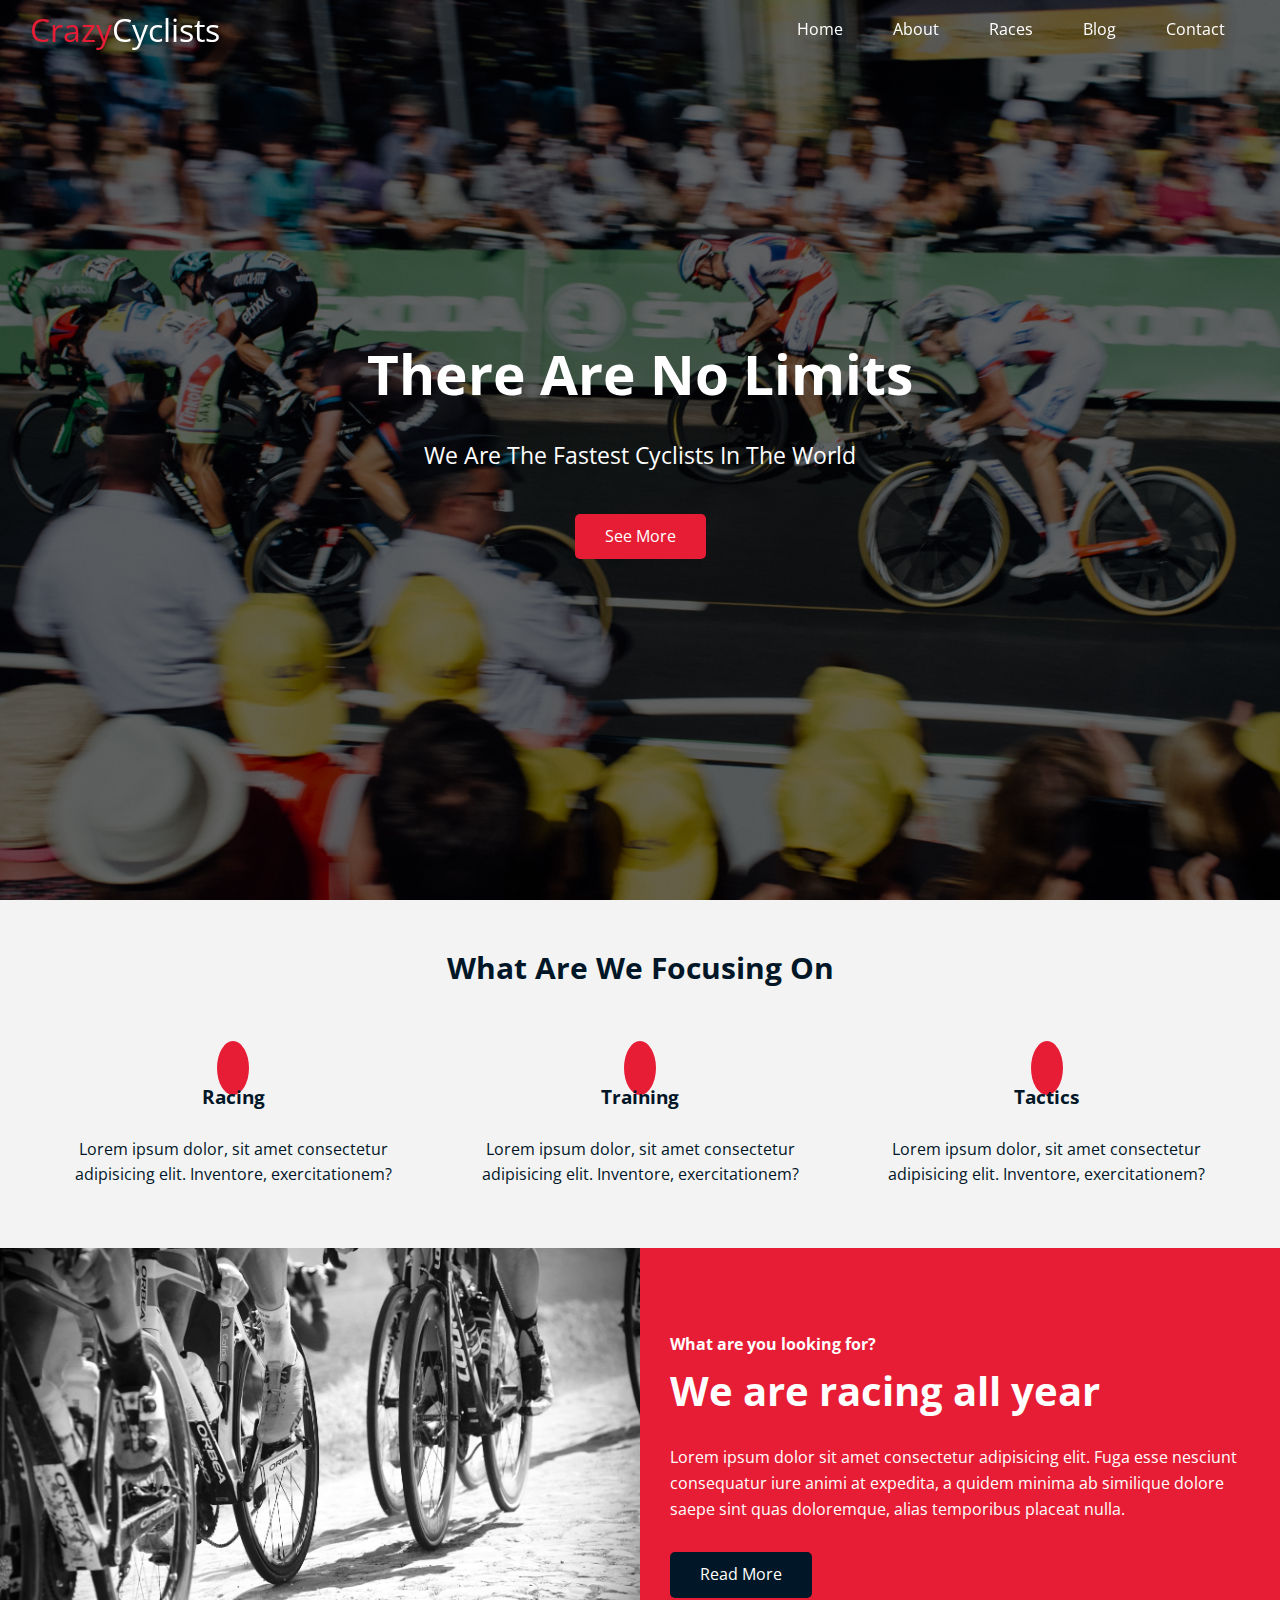
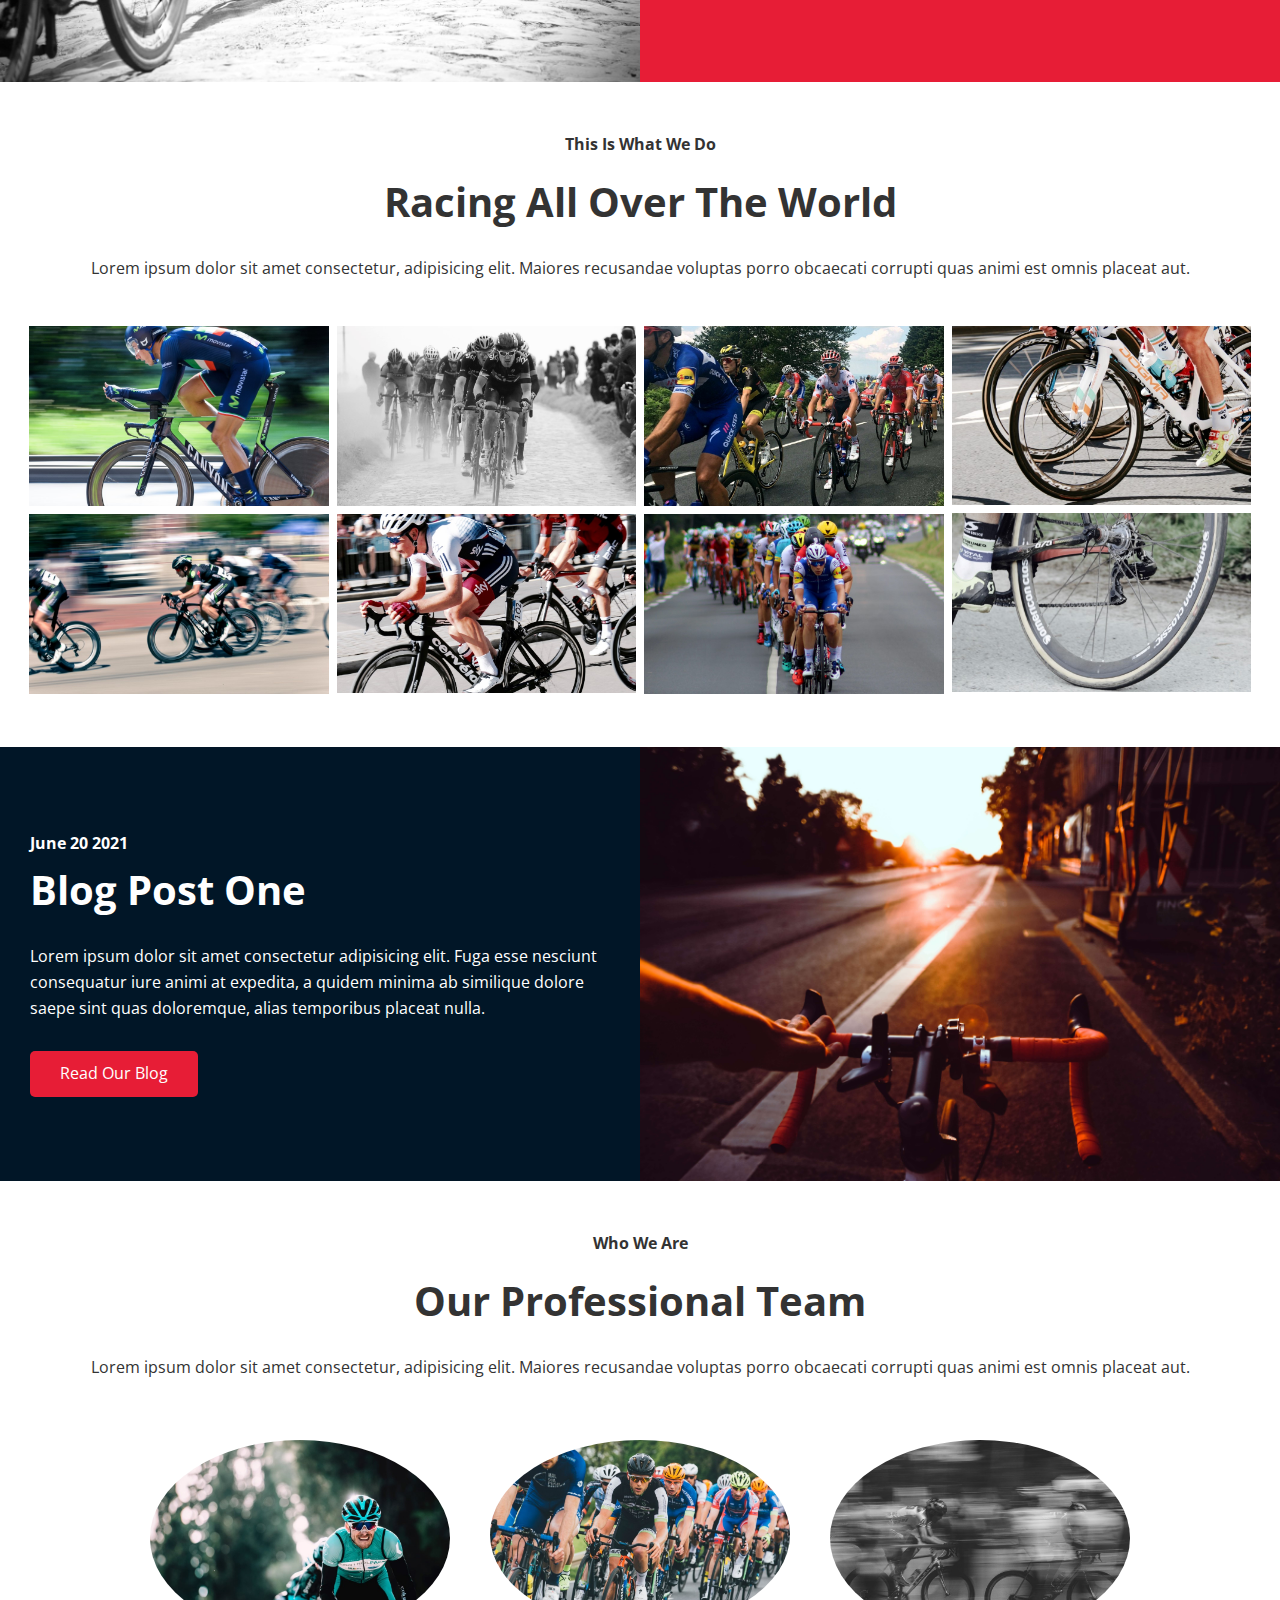
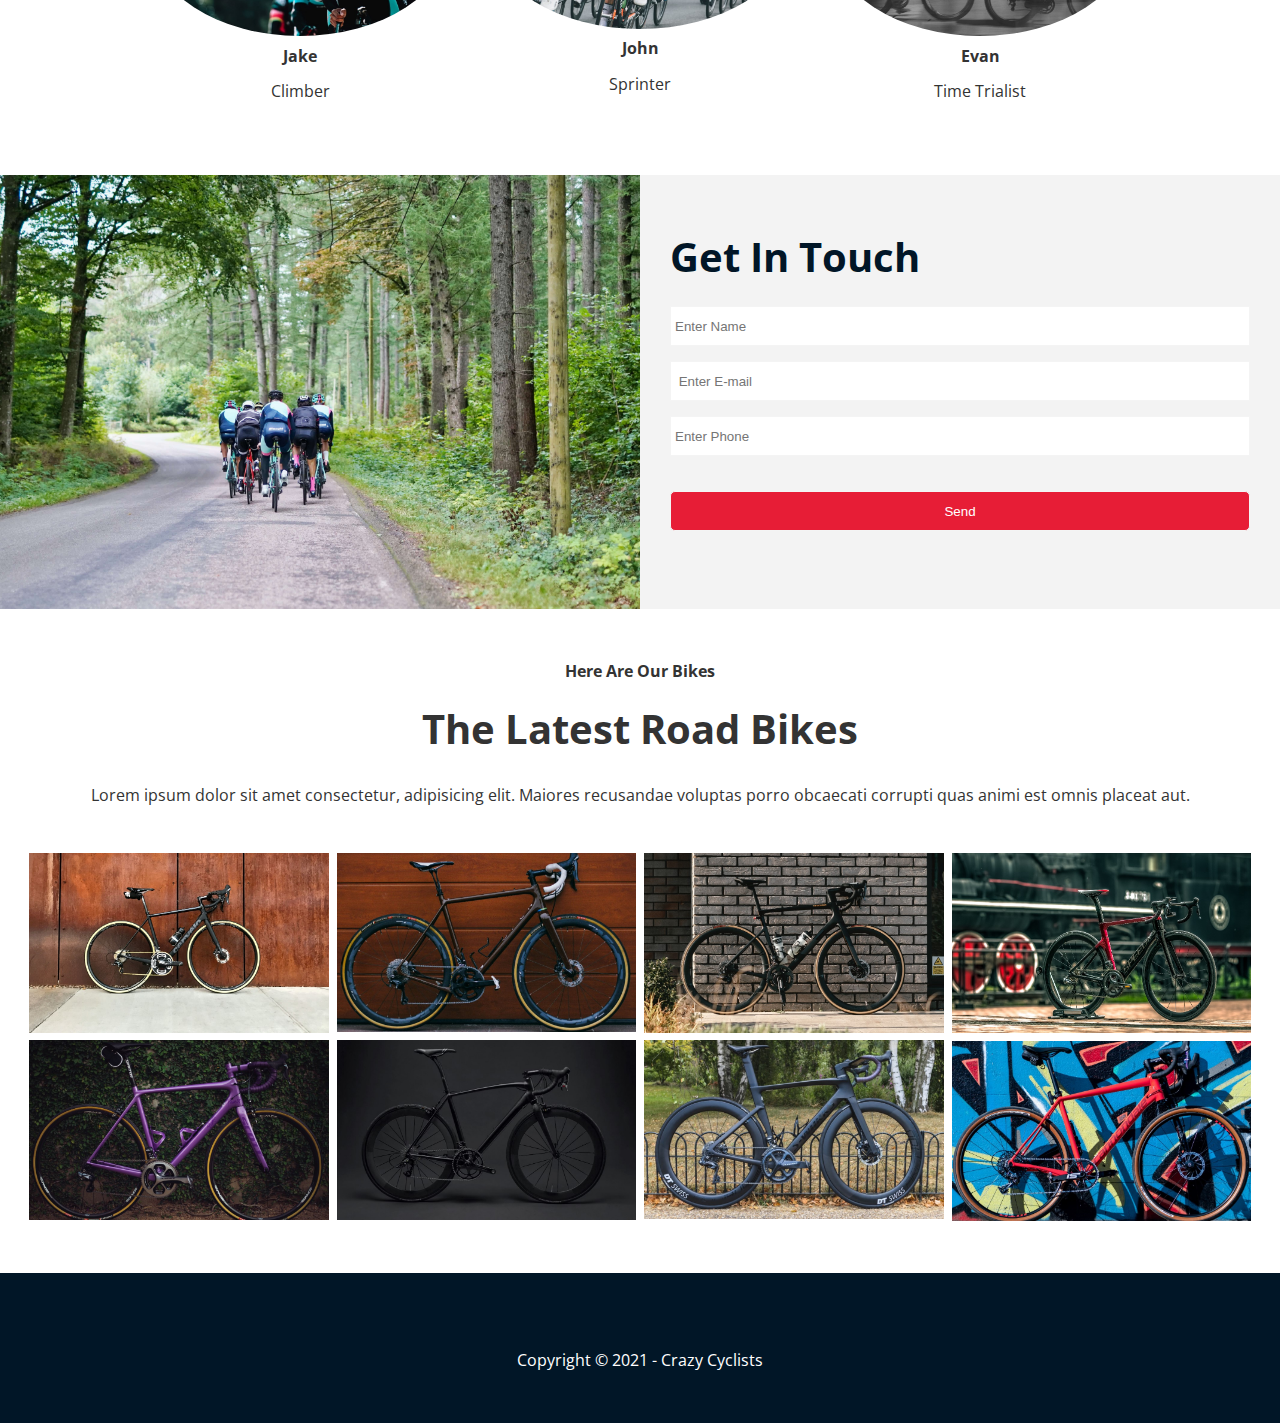
==== index.html @ 976d555f "Initial commit" ====
<!DOCTYPE html>
<html lang="en">

<head>
  <meta charset="UTF-8">
  <meta http-equiv="X-UA-Compatible" content="IE=edge">
  <meta name="viewport" content="width=device-width, initial-scale=1.0">
  <link rel="icon" type="image/x-icon" href="/favicon.ico">

  <link rel="stylesheet" href="https://cdnjs.cloudflare.com/ajax/libs/font-awesome/5.15.3/css/all.min.css"
    integrity="sha512-iBBXm8fW90+nuLcSKlbmrPcLa0OT92xO1BIsZ+ywDWZCvqsWgccV3gFoRBv0z+8dLJgyAHIhR35VZc2oM/gI1w=="
    crossorigin="anonymous" referrerpolicy="no-referrer" />
  <link rel="stylesheet" href="css/lightbox.min.css">
  <link rel="stylesheet" href="css/utilities.css">
  <link rel="stylesheet" href="css/style.css">
  <title>Welcome To Crazy Cyclists</title>
</head>

<body id="home">
  <header class="hero">
    <div id="navbar" class="navbar top">
      <h1 class="logo">
        <span class="text-primary"><i class="fas fa-biking"></i>Crazy</span>Cyclists
      </h1>
      <nav>
        <ul>
          <li><a href="#home">Home</a></li>
          <li><a href="#about">About</a></li>
          <li><a href="#races">Races</a></li>
          <li><a href="#blog">Blog</a></li>
          <li><a href="#contact">Contact</a></li>
        </ul>
      </nav>
    </div>

    <div class="content">
      <h1>There Are No Limits</h1>
      <p>We Are The Fastest Cyclists In The World</p>
      <a href="#about" class="btn"><i class="fas fa-chevron-right"></i> See More</a>
    </div>
  </header>

  <main>
    <!-- About Icons -->
    <section id="about" class="icons bg-light">
      <h2>What Are We Focusing On</h2>
      <div class="flex-items">
        <div>
          <i class="fas fa-flag-checkered fa-2x"></i>
          <div>
            <h3>Racing</h3>
            <p>Lorem ipsum dolor, sit amet consectetur adipisicing elit. Inventore, exercitationem?</p>
          </div>
        </div>
        <div>
          <i class="fas fa-dumbbell fa-2x"></i>
          <div>
            <h3>Training</h3>
            <p>Lorem ipsum dolor, sit amet consectetur adipisicing elit. Inventore, exercitationem?</p>
          </div>
        </div>
        <div>
          <i class="fas fa-road fa-2x"></i>
          <div>
            <h3>Tactics</h3>
            <p>Lorem ipsum dolor, sit amet consectetur adipisicing elit. Inventore, exercitationem?</p>
          </div>
        </div>
      </div>
    </section>

    <!-- Solutions -->
    <section class="solutions flex-columns">
      <div class="row">
        <div class="column">
          <div class="column-1">
            <img src="image_resources/home/people.jpg" alt="">
          </div>
        </div>
        <div class="column">
          <div class="column-2 bg-primary">
            <h4>What are you looking for?</h4>
            <h2>We are racing all year</h2>
            <p>Lorem ipsum dolor sit amet consectetur adipisicing elit. Fuga esse nesciunt consequatur iure animi at
              expedita, a quidem minima ab similique dolore saepe sint quas doloremque, alias temporibus placeat nulla.
            </p>
            <div class="a btn btn-dark">
              <i class="fas fa-chevron"></i>
              Read More
            </div>
          </div>
        </div>
      </div>
    </section>

    <!-- Cases -->
    <section id="races" class="cases flex-grid section-padding">
      <header class="section-header">
        <h4>This Is What We Do</h4>
        <h2>Racing All Over The World</h2>
        <p>Lorem ipsum dolor sit amet consectetur, adipisicing elit. Maiores recusandae voluptas porro obcaecati
          corrupti
          quas animi est omnis placeat aut.</p>
      </header>
      <div class="row">
        <div class="column">
          <a href="image_resources/cases/cases1.jpg" data-lightbox="races" data-title="Write about image">
            <img src="image_resources/cases/cases1.jpg" alt="">
          </a>
          <a href="image_resources/cases/cases2.jpg" data-lightbox="races" data-title="Write about image">
            <img src="image_resources/cases/cases2.jpg" alt="">
          </a>
        </div>
        <div class="column">
          <a href="image_resources/cases/cases3.jpg" data-lightbox="races" data-title="Write about image">
            <img src="image_resources/cases/cases3.jpg" alt="">
          </a>
          <a href="image_resources/cases/cases4.jpg" data-lightbox="races" data-title="Write about image">
            <img src="image_resources/cases/cases4.jpg" alt="">
          </a>
        </div>
        <div class="column">
          <a href="image_resources/cases/cases5.jpg" data-lightbox="races" data-title="Write about image">
            <img src="image_resources/cases/cases5.jpg" alt="">
          </a>
          <a href="image_resources/cases/cases6.jpg" data-lightbox="races" data-title="Write about image">
            <img src="image_resources/cases/cases6.jpg" alt="">
          </a>
        </div>
        <div class="column">
          <a href="image_resources/cases/cases7.jpg" data-lightbox="races" data-title="Write about image">
            <img src="image_resources/cases/cases7.jpg" alt="">
          </a>
          <a href="image_resources/cases/cases8.jpg" data-lightbox="races" data-title="Write about image">
            <img src="image_resources/cases/cases8.jpg" alt="">
          </a>
        </div>
      </div>
    </section>

    <!-- Blog Section -->
    <section id="blog" class="blog flex-columns flex-reverse">
      <div class="row">
        <div class="column">
          <div class="column-1">
            <img src="image_resources/home/blog.jpg" alt="">
          </div>
        </div>
        <div class="column">
          <div class="column-2 bg-secondary">
            <h4>June 20 2021</h4>
            <h2>Blog Post One</h2>
            <p>Lorem ipsum dolor sit amet consectetur adipisicing elit. Fuga esse nesciunt consequatur iure animi at
              expedita, a quidem minima ab similique dolore saepe sint quas doloremque, alias temporibus placeat nulla.
            </p>
            <a href="blog.html" class="btn btn-primary">
              <i class="fas fa-chevron"></i>
              Read Our Blog
            </a>
          </div>
        </div>
      </div>
    </section>

    <!-- Team -->
    <section id="team" class="team section-padding">
      <header class="section-header">
        <h4>Who We Are</h4>
        <h2>Our Professional Team</h2>
        <p>Lorem ipsum dolor sit amet consectetur, adipisicing elit. Maiores recusandae voluptas porro obcaecati
          corrupti
          quas animi est omnis placeat aut.</p>
      </header>
      <div class="flex-items">
        <div>
          <img src="image_resources/team/person1.jpg" alt="">
          <h4>Jake</h4>
          <p>Climber</p>
        </div>
        <div>
          <img src="image_resources/team/person2.jpg" alt="">
          <h4>John</h4>
          <p>Sprinter</p>
        </div>
        <div>
          <img src="image_resources/team/person3.jpg" alt="">
          <h4>Evan</h4>
          <p>Time Trialist</p>
        </div>
      </div>
    </section>

    <!-- Contact -->
    <section id="contact" class="contact flex-columns">
      <div class="row">
        <div class="column">
          <div class="column-1">
            <img src="image_resources/home/contact.jpg" alt="">
          </div>
        </div>
        <div class="column">
          <div class="column-2 bg-light">
            <h2>Get In Touch</h2>
            <form action="" class="callback-form">
              <div class="form-control">
                <label for="name"></label>
                <input type="name" name="name" id="name" placeholder="Enter Name">
              </div>
              <div class="form-control">
                <label for="email"></label>
                <input type="email" name="email" id="email" placeholder=" Enter E-mail">
              </div>
              <div class="form-control">
                <label for="phone"></label>
                <input type="name" name="phone" id="phone" placeholder="Enter Phone">
              </div>
              <input type="submit" value="Send" id="submit" class="btn">
            </form>
          </div>
        </div>
      </div>
    </section>

    <section id="bikes" class="cases flex-grid section-padding">
      <header class="section-header">
        <h4>Here Are Our Bikes</h4>
        <h2>The Latest Road Bikes</h2>
        <p>Lorem ipsum dolor sit amet consectetur, adipisicing elit. Maiores recusandae voluptas porro obcaecati
          corrupti
          quas animi est omnis placeat aut.</p>
      </header>
      <div class="row">
        <div class="column">
          <a href="image_resources/bikes/bike1.jpg" data-lightbox="bikes" data-title="Write about bike">
            <img src="image_resources/bikes/bike1.jpg" alt="">
          </a>
          <a href="image_resources/bikes/bike2.jpg" data-lightbox="bikes" data-title="Write about bike">
            <img src="image_resources/bikes/bike2.jpg" alt="">
          </a>
        </div>
        <div class="column">
          <a href="image_resources/bikes/bike3.jpg" data-lightbox="bikes" data-title="Write about bike">
            <img src="image_resources/bikes/bike3.jpg" alt="">
          </a>
          <a href="image_resources/bikes/bike4.jpg" data-lightbox="bikes" data-title="Write about bike">
            <img src="image_resources/bikes/bike4.jpg" alt="">
          </a>
        </div>
        <div class="column">
          <a href="image_resources/bikes/bike5.jpg" data-lightbox="bikes" data-title="Write about bike">
            <img src="image_resources/bikes/bike5.jpg" alt="">
          </a>
          <a href="image_resources/bikes/bike6.jpg" data-lightbox="bikes" data-title="Write about bike">
            <img src="image_resources/bikes/bike6.jpg" alt="">
          </a>
        </div>
        <div class="column">
          <a href="image_resources/bikes/bike7.jpg" data-lightbox="bikes" data-title="Write about bike">
            <img src="image_resources/bikes/bike7.jpg" alt="">
          </a>
          <a href="image_resources/bikes/bike8.jpg" data-lightbox="bikes" data-title="Write about bike">
            <img src="image_resources/bikes/bike8.jpg" alt="">
          </a>
        </div>
      </div>
    </section>
  </main>

  <footer class="footer bg-dark">
    <div class="social">
      <a href="#"><i class="fab fa-facebook fa-2x"></i></a>
      <a href="#"><i class="fab fa-twitter fa-2x"></i></a>
      <a href="#"><i class="fab fa-youtube fa-2x"></i></a>
      <a href="#"><i class="fab fa-linkedin fa-2x"></i></a>
    </div>
    <p>Copyright &copy; 2021 - Crazy Cyclists</p>
  </footer>
  <script src="https://code.jquery.com/jquery-3.6.0.min.js"
    integrity="sha256-/xUj+3OJU5yExlq6GSYGSHk7tPXikynS7ogEvDej/m4=" crossorigin="anonymous"></script>

  <script src="js/lightbox.min.js"></script>
  <script>
    const navbar = document.getElementById('navbar');
    let scrolled = false;

    window.onscroll = function () {
      if (window.pageYOffset > 100) {
        navbar.classList.remove('top');
        if (!scrolled) {
          navbar.style.transform = 'translateY(-70px)';
        }
        setTimeout(function () {
          navbar.style.transform = 'translateY(0)';
          scrolled = true;
        }, 200);
      } else {
        navbar.classList.add('top');
        scrolled = false;
      }

    }

    // Smooth Scrolling
    $('#navbar a, .btn').on('click', function (e) {
      if (this.hash !== '') {
        e.preventDefault();

        const hash = this.hash;

        $('html, body').animate(
          {
            scrollTop: $(hash).offset().top - 100,
          },
          800
        );
      }
    });
  </script>
</body>

</html>
---- css/utilities.css ----
/* Text Colors */
.text-primary {
  color: #e71d36;
}

.text-secondary {
  color: #2ec4b6;
}

/* Button */
.btn {
  cursor: pointer;
  display: inline-block;
  padding: 10px 30px;
  color: #fff;
  background-color: #e71d36;
  border: none;
  border-radius: 5px;
}

.btn:hover {
  opacity: 0.9;
}

.btn-primary, .bg-primary {
  background-color: #e71d36;
  color: #fff;
}

.btn-secondary, .bg-secondary {
  background-color: #011627;
  color: #fff;
}

.btn-dark, .bg-dark {
  background-color: #011627;
  color: #fff;
}

.btn-light, .bg-light {
  background-color: #f3f3f3;
  color: #011627;
}

.btn-outline {
  background: transparent;
  border: 1px solid #fff;
}

/* Flex Items */
.flex-items {
  display: flex;
  text-align: center;
  justify-content: center;
  text-align: center;
  height: 100%;
}

.flex-items > div {
  padding: 20px;
  }

/* Flex Columns */
.flex-columns.flex-reverse .row {
  flex-direction: row-reverse;
}


.flex-columns .row {
  display: flex;
  flex-direction: row;
  flex-wrap: wrap;
  width: 100%;
}

.flex-columns .column {
  display: flex;
  flex-direction: column;
  flex-basis: 100%;
  flex: 1;
}

.flex-columns .column .column-1,
.flex-columns .column .column-2 {
  height: 100%;
}

.flex-columns img {
  width: 100%;
  height: 100%;
  object-fit: cover;
}

.flex-columns .column-2 {
  display: flex;
  flex-direction: column;
  align-items: flex-start;
  justify-content: center;
  padding: 30px;
}

.flex-columns h2 {
  font-size: 40px;
}

.flex-columns h4 {
  margin-bottom: 10px;
}

.flex-columns p {
  margin: 20px 0;
}

/* Section Header */
.section-header {
  padding: 30px;
  display: flex;
  flex-direction: column;
  align-items: center;
  justify-content: center;
  text-align: center;
}

.section-header h2 {
  font-size: 40px;
  margin: 20px 0;
}

.section-padding {
  padding: 20px 20px 40px;
}

/* Flex Grid */
.flex-grid .row {
  display: flex;
  flex-wrap: wrap;
  padding: 5px;
}

.row img {
  width: 100%;
  height: 100%;
  object-fit: cover;
}

.flex-grid .column {
  flex: 25%;
  max-width: 25%;
  padding: 0 4px;
  height: 100%;
  object-fit: cover;
}
---- css/style.css ----
@import url('https://fonts.googleapis.com/css2?family=Open+Sans:wght@400;700&display=swap');

* {
  box-sizing: border-box;
  padding: 0;
  margin: 0;
}

body {
  font-family: 'Open Sans', sans-serif;
  background: #fff;
  color: #333;
  line-height: 1.6;
}

ul {
  list-style: none;
}

a {
  text-decoration: none;
  color: #333;
}

h1, h2 {
  font-weight: 700;
  line-height: 1.2;
}

p {
  padding: 10px 0;
}

img {
  width: 100%;
}


/* Navbar */
.navbar {
  display: flex;
  align-items: center;
  justify-content: space-between;
  background-color: #011627;
  color: #fff;
  opacity: 1;
  width: 100%;
  height: 60px;
  position: fixed;
  top: 0px;
  padding: 0 30px;
  transition: 0.5s;
}

.navbar.top {
  background: transparent;
  opacity: 1;
  z-index: 30;
}

.navbar a {
  color: #fff;
  padding: 10px 20px ;
  margin: 0 5px;
}

.navbar a:hover {
  border-bottom: #e71d36 2px solid;
}

.navbar ul {
  display: flex;
}

.navbar .logo {
  font-weight: 400;
}

/* Header */
.hero {
  background: url('../image_resources/home/showcase.jpg') no-repeat center center/cover;
  height: 100vh;
  position: relative;
  color: #fff;
}

.hero .content {
  display: flex;
  flex-direction: column;
  align-items: center;
  justify-content: center;
  text-align: center;
  height: 100%;
  padding: 20px;
}

.hero .content h1 {
  font-size: 55px;
  font-weight: 700;
}

.hero .content p {
  font-size: 23px;
  max-width: 600px;
  margin: 20px 0 30px;
}

.hero::before {
  content: '';
  position: absolute;
  top: 0;
  left: 0;
  width: 100%;
  height: 100%;
  background: rgb(0, 0, 0, 0.6);
  z-index: 0;
}

.hero * {
  z-index: 10;
}

.hero.blog {
  background: url('../image_resources/home/blog.jpg') no-repeat center center/cover;
  height: 60vh;
}

/* Icons */
#about h2 {
  font-size: 30px;
  text-align: center;
  margin: 20px 0 50px 0;
}
.icons {
  padding: 30px;
}

.icons h3 {
  margin-bottom: 15px;
}

.icons i {
  background: #e71d36;
  color: #fff;
  padding: 1rem;
  border-radius: 50%;
  margin-bottom: 15px;
}

.cases img:hover {
  opacity: 0.7;
}

.team img {
  border-radius: 50%;
  width: 300px;
}

/* Callback Form */
.callback-form {
  width: 100%;
  padding: 20px 0;
  }

.callback-form label {
  display: block;
  margin-bottom: 5px;
  }

.callback-form .form-control {
  margin-bottom: 15px;
}

.callback-form input {
  width: 100%;
  padding: 4px;
  height: 40px;
  border: #f4f4f4 1px solid;
}

.callback-form input:focus {
  outline-color: #e71d36;
}

.callback-form .btn {
  padding: 12px 0;
  margin-top: 20px;
}

/* Post */
.post {
  padding: 50px 30px;
}

.post h2 {
  font-size: 40px;
  margin-bottom: 20px;
  padding-bottom: 10px;
  border-bottom: #ccc solid 1px;
}

.post .meta {
  margin-bottom: 30px;
  }

  .post img {
    width: 300px;
    border-radius: 50%;
    display: block;
    margin: 0 auto 30px;
  }
/* Footer */
.footer {
  display: flex;
  flex-direction: column;
  align-items: center;
  justify-content: center;
  text-align: center;
  height: 150px;
}

.footer a {
  color: #fff;
}

.footer a:hover {
  color: #e71d36;
}

.footer .social > * {
  margin-right: 30px;
}

/* Mobile */
@media(max-width: 768px) {
  .navbar {
    flex-direction: column;
    height: 120px;
    padding: 20px;
  }

  .navbar a {
    padding: 10px 10px;
    margin: 0 3px
  }

  .flex-items {
    flex-direction: column;
  }

  .flex-columns .column {
  flex: 100%;
  max-width: 100%;
  }

  .flex-grid .column {
    flex: 50%;
    max-width: 50%;
  }

  .team img {
    width: 50%;
  }
}
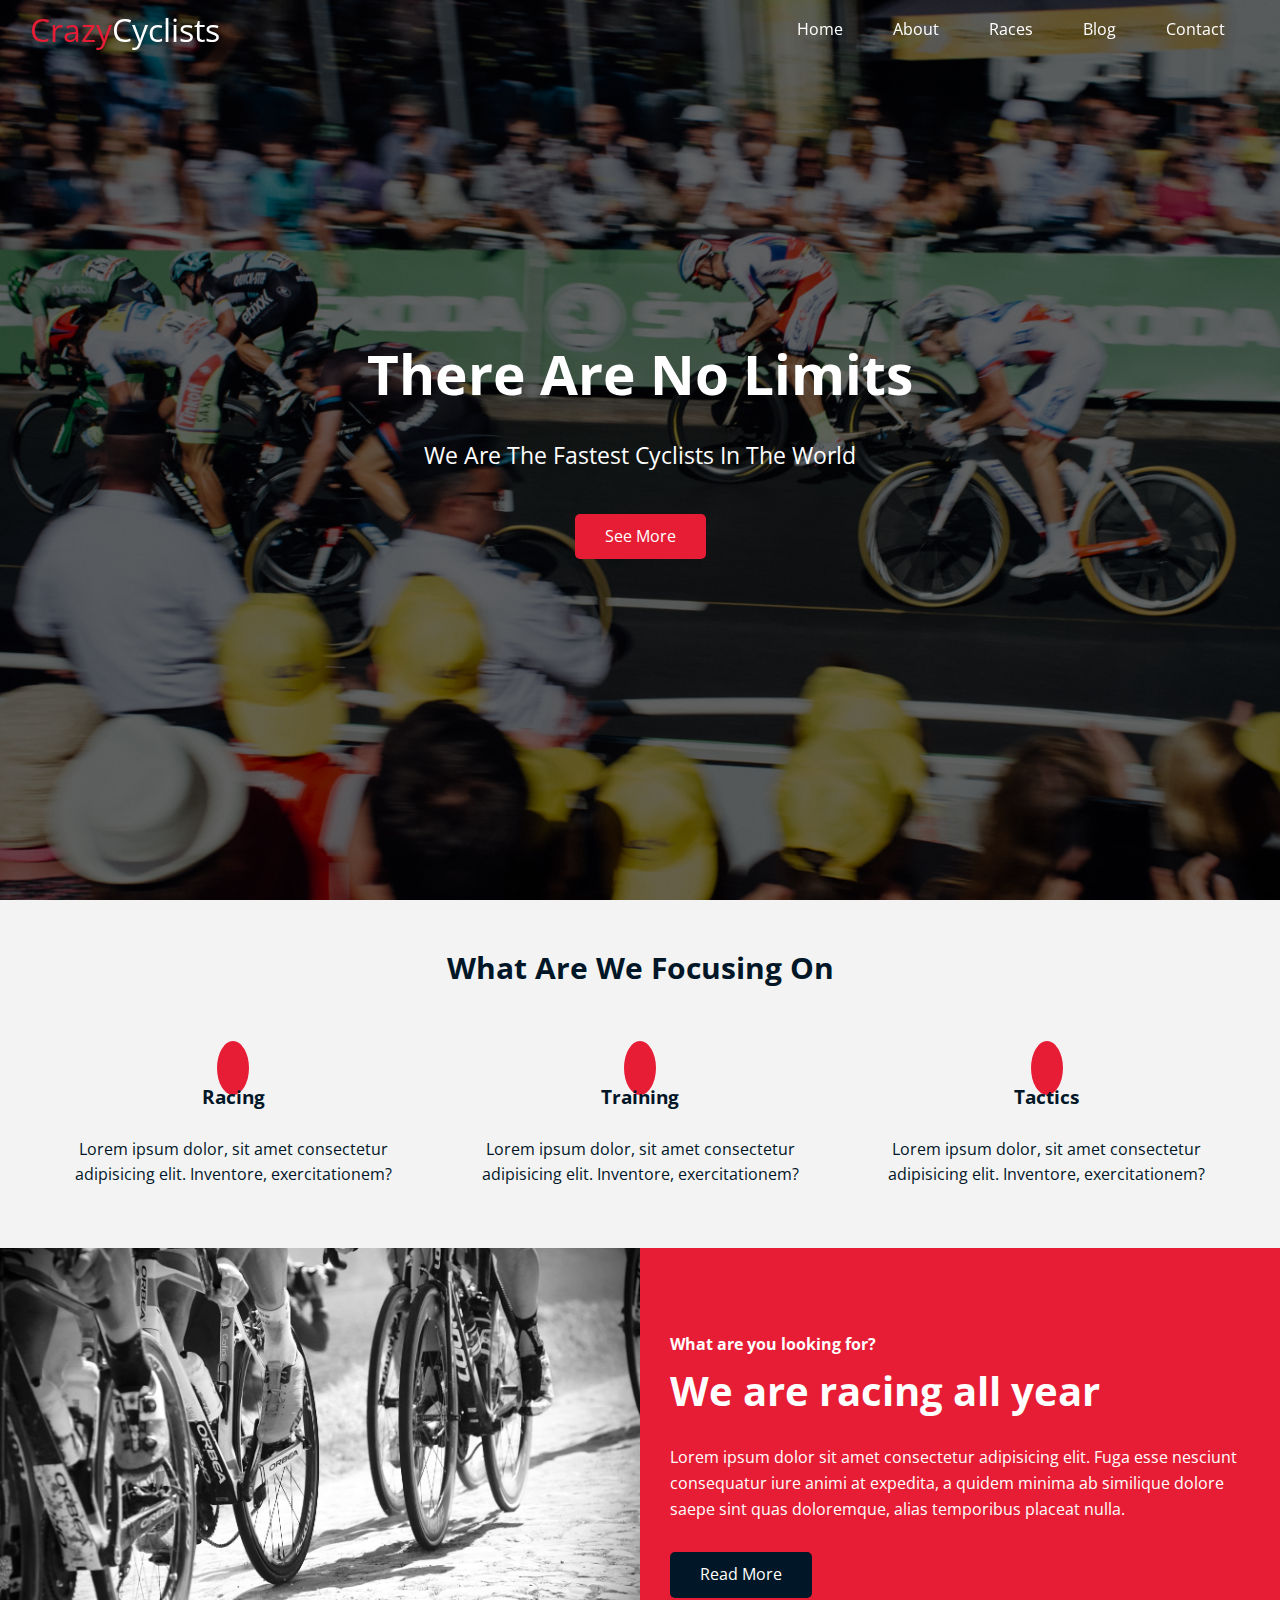
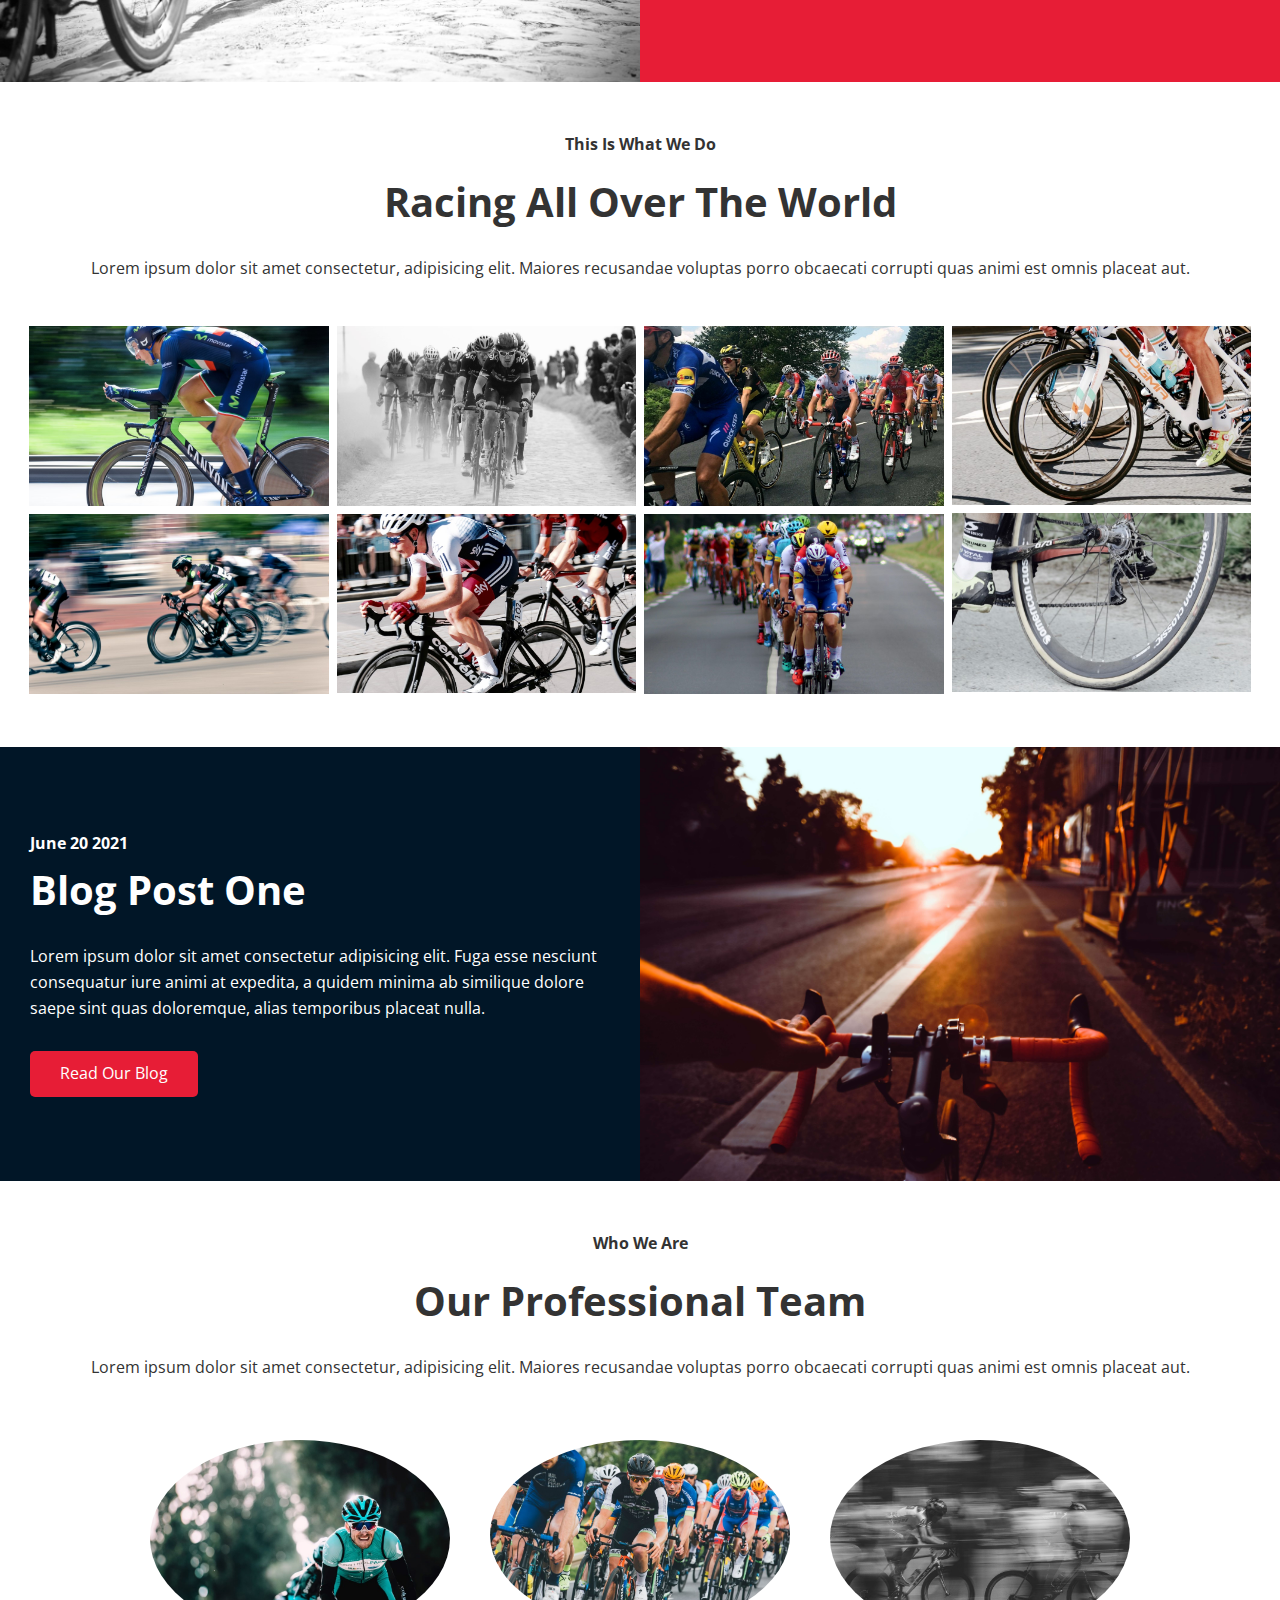
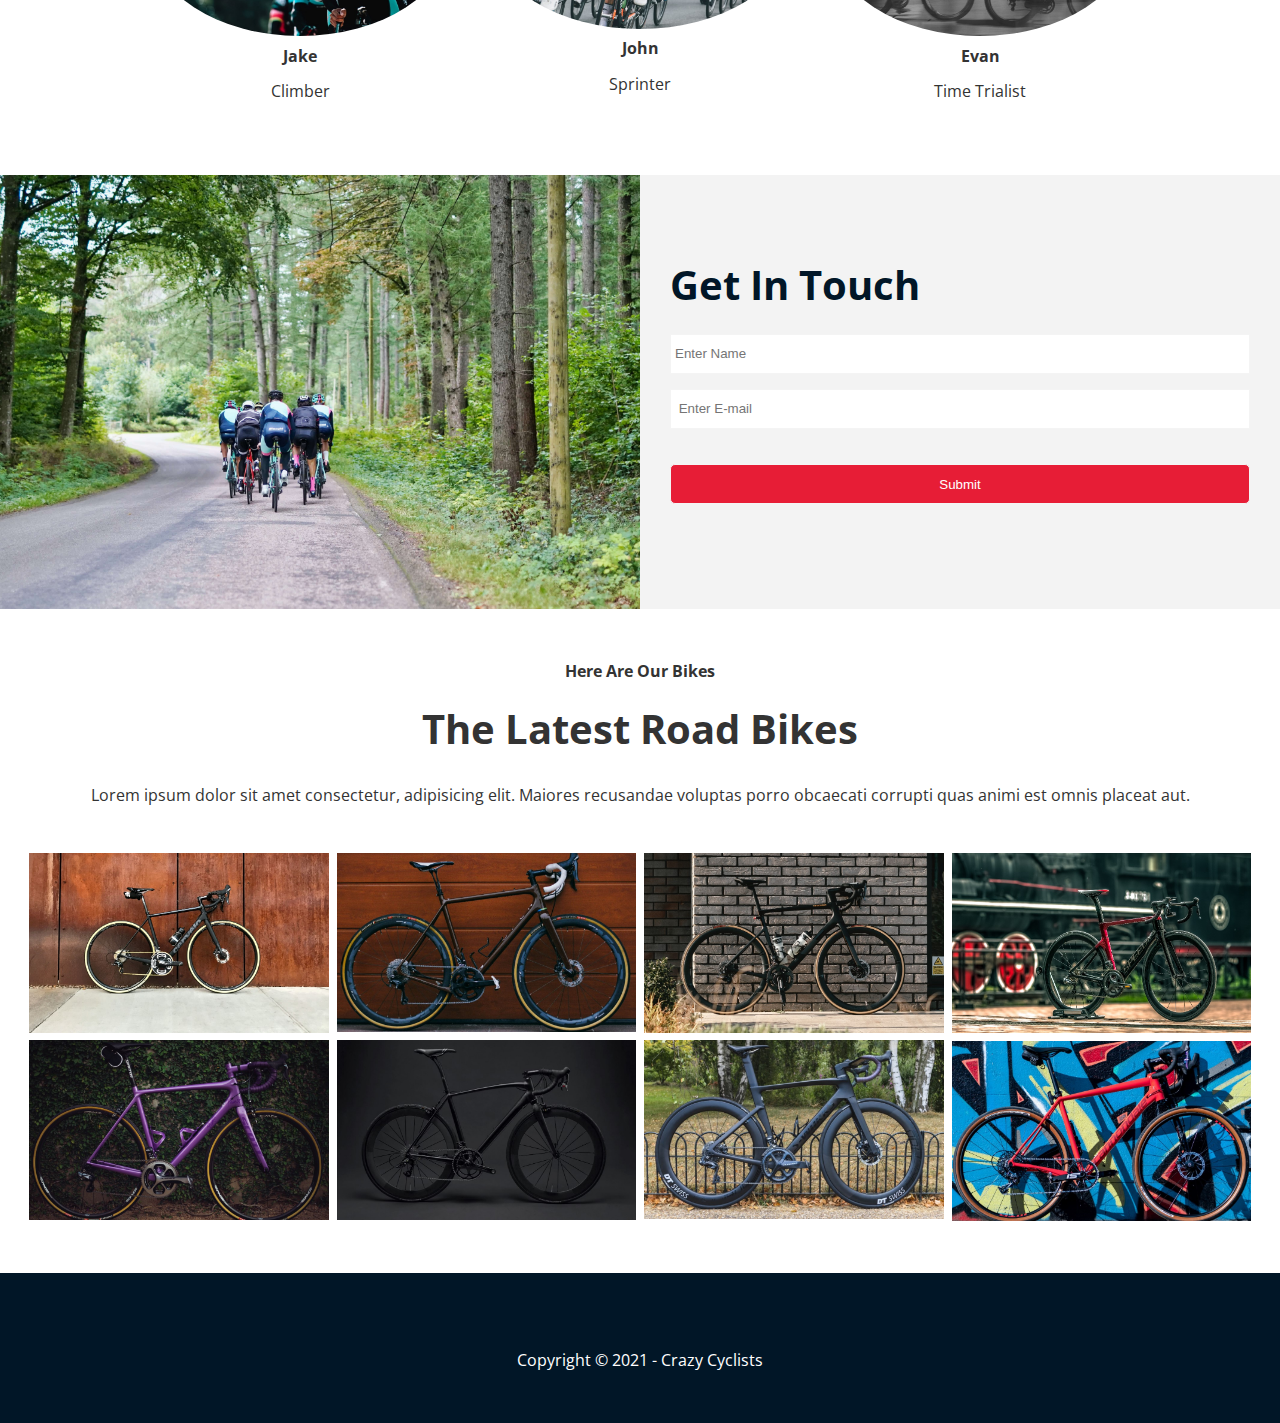
==== commit 3d35a03f: "Updated Form" ====
--- a/index.html
+++ b/index.html
@@ -201,20 +201,16 @@
         <div class="column">
           <div class="column-2 bg-light">
             <h2>Get In Touch</h2>
-            <form action="" class="callback-form">
+            <form name="contact" method="POST" data-netlify="true" class="callback-form">
               <div class="form-control">
                 <label for="name"></label>
-                <input type="name" name="name" id="name" placeholder="Enter Name">
+                <input type="text" name="name" placeholder="Enter Name">
               </div>
               <div class="form-control">
                 <label for="email"></label>
-                <input type="email" name="email" id="email" placeholder=" Enter E-mail">
+                <input type="email" name="email" placeholder=" Enter E-mail">
               </div>
-              <div class="form-control">
-                <label for="phone"></label>
-                <input type="name" name="phone" id="phone" placeholder="Enter Phone">
-              </div>
-              <input type="submit" value="Send" id="submit" class="btn">
+              <input type="submit" class="btn">
             </form>
           </div>
         </div>
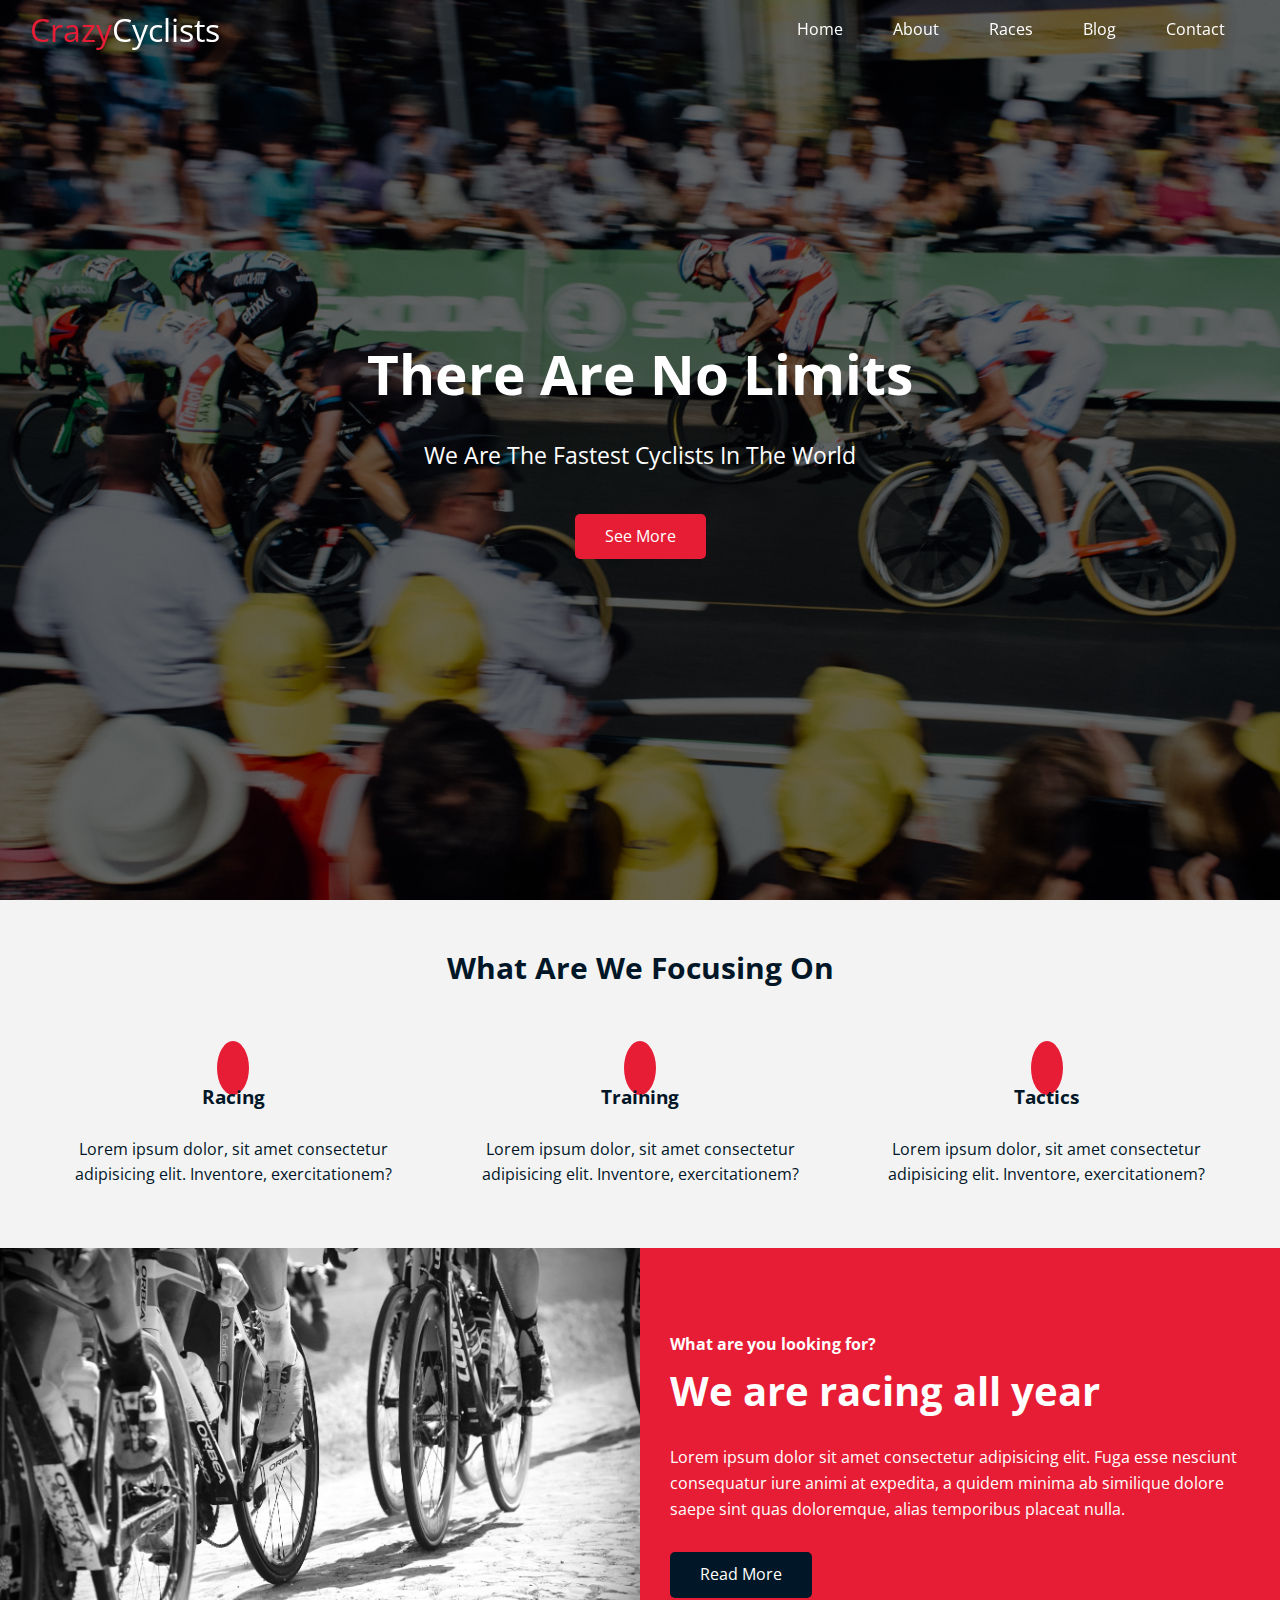
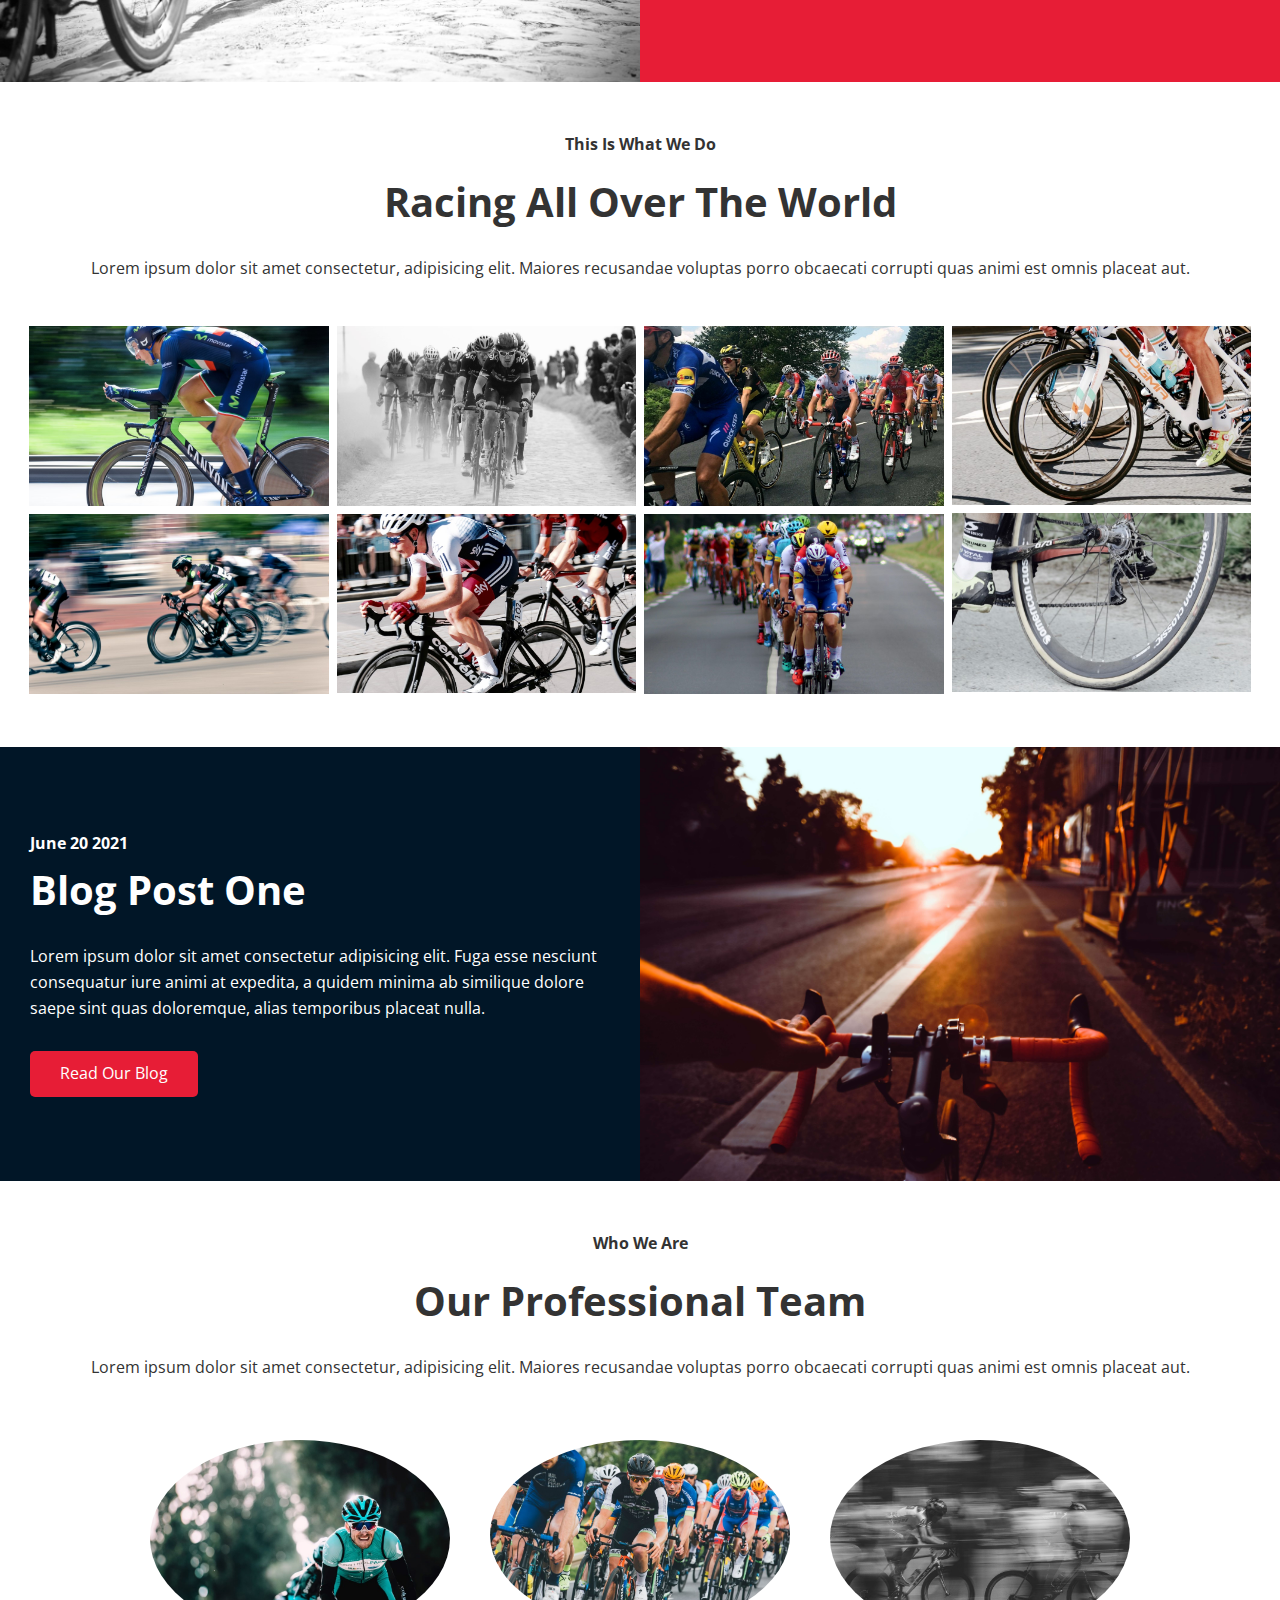
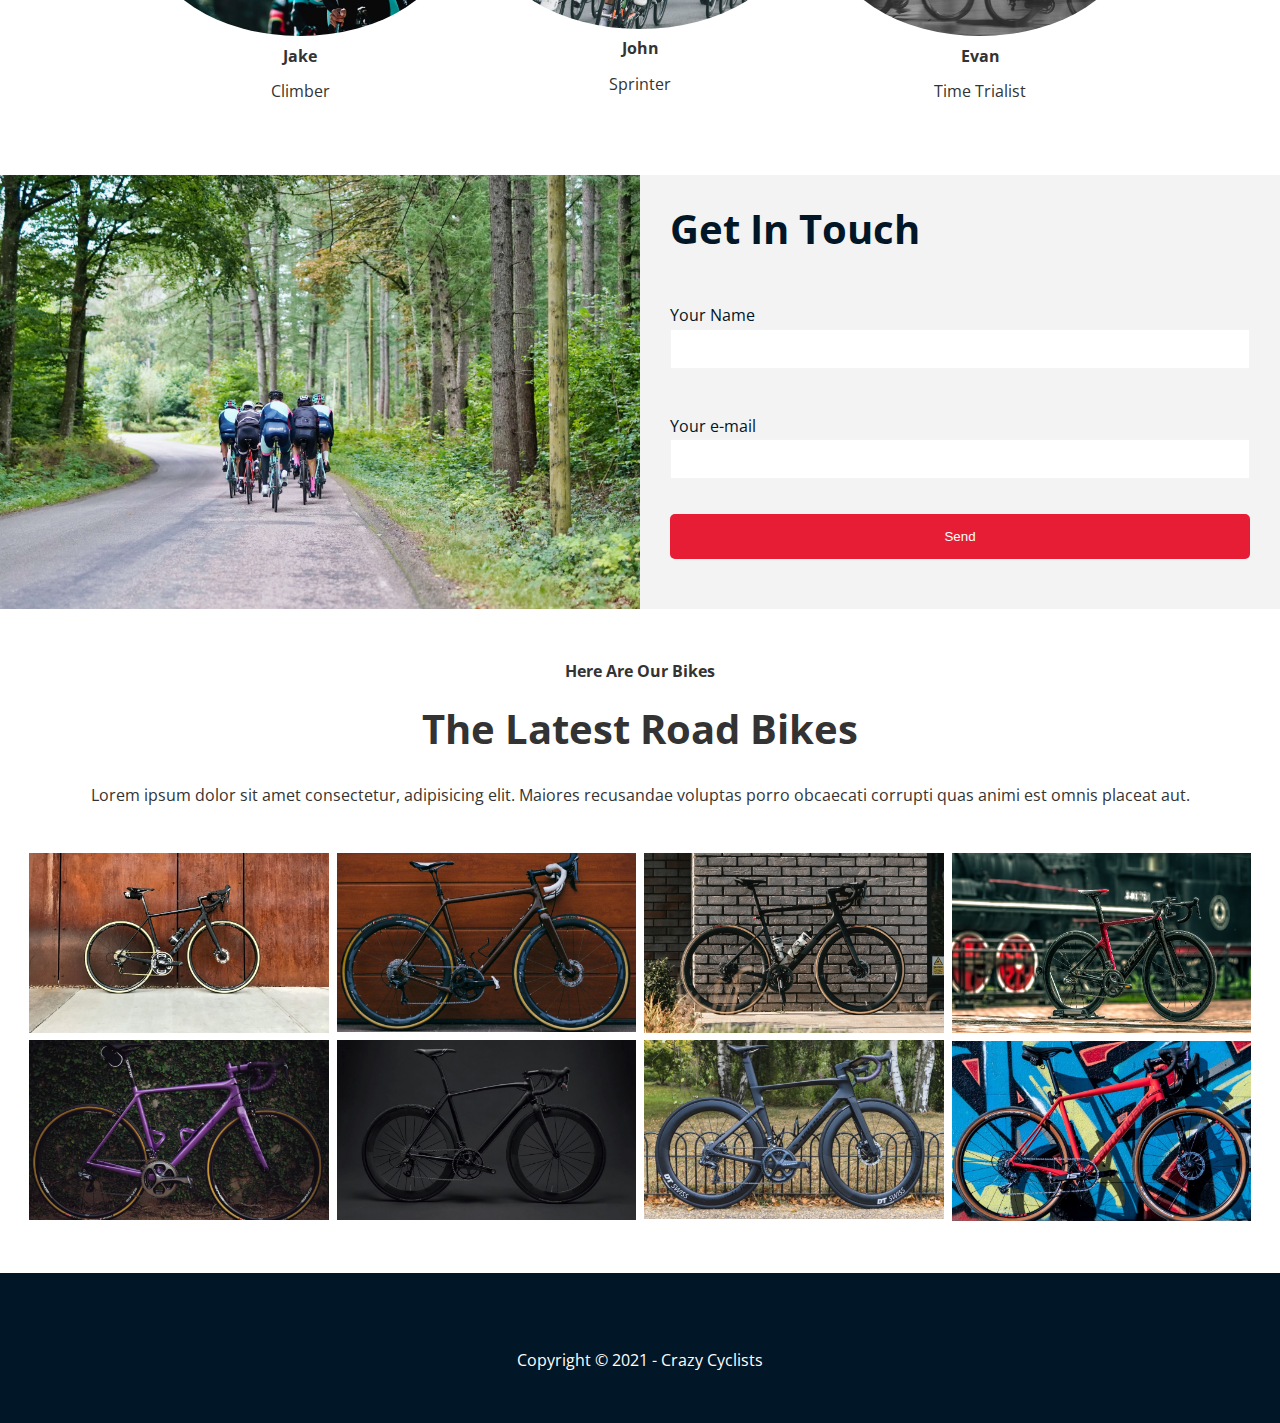
==== commit fd920abd: "Updated form button" ====
--- a/index.html
+++ b/index.html
@@ -202,15 +202,13 @@
           <div class="column-2 bg-light">
             <h2>Get In Touch</h2>
             <form name="contact" method="POST" data-netlify="true" class="callback-form">
-              <div class="form-control">
-                <label for="name"></label>
-                <input type="text" name="name" placeholder="Enter Name">
-              </div>
-              <div class="form-control">
-                <label for="email"></label>
-                <input type="email" name="email" placeholder=" Enter E-mail">
-              </div>
-              <input type="submit" class="btn">
+              <p>
+                <label>Your Name<input type="text" name="name"></label>
+              </p>
+              <p>
+                <label>Your e-mail<input type="email" name="email"></label>
+              </p>
+              <button type="submit" class="button-mail">Send</button>
             </form>
           </div>
         </div>
--- a/css/utilities.css
+++ b/css/utilities.css
@@ -19,6 +19,21 @@
 }
 
 .btn:hover {
+  opacity: 0.9;
+}
+
+.button-mail {
+  display: block;
+  cursor: pointer;
+  padding: 15px 35px;
+  border-radius: 5px;
+  color: #fff;
+  background: #e71d36;
+  width: 100%;
+  border: none;
+}
+
+.button-mail:hover {
   opacity: 0.9;
 }
 
--- a/css/style.css
+++ b/css/style.css
@@ -167,9 +167,7 @@
   margin-bottom: 5px;
   }
 
-.callback-form .form-control {
-  margin-bottom: 15px;
-}
+
 
 .callback-form input {
   width: 100%;
